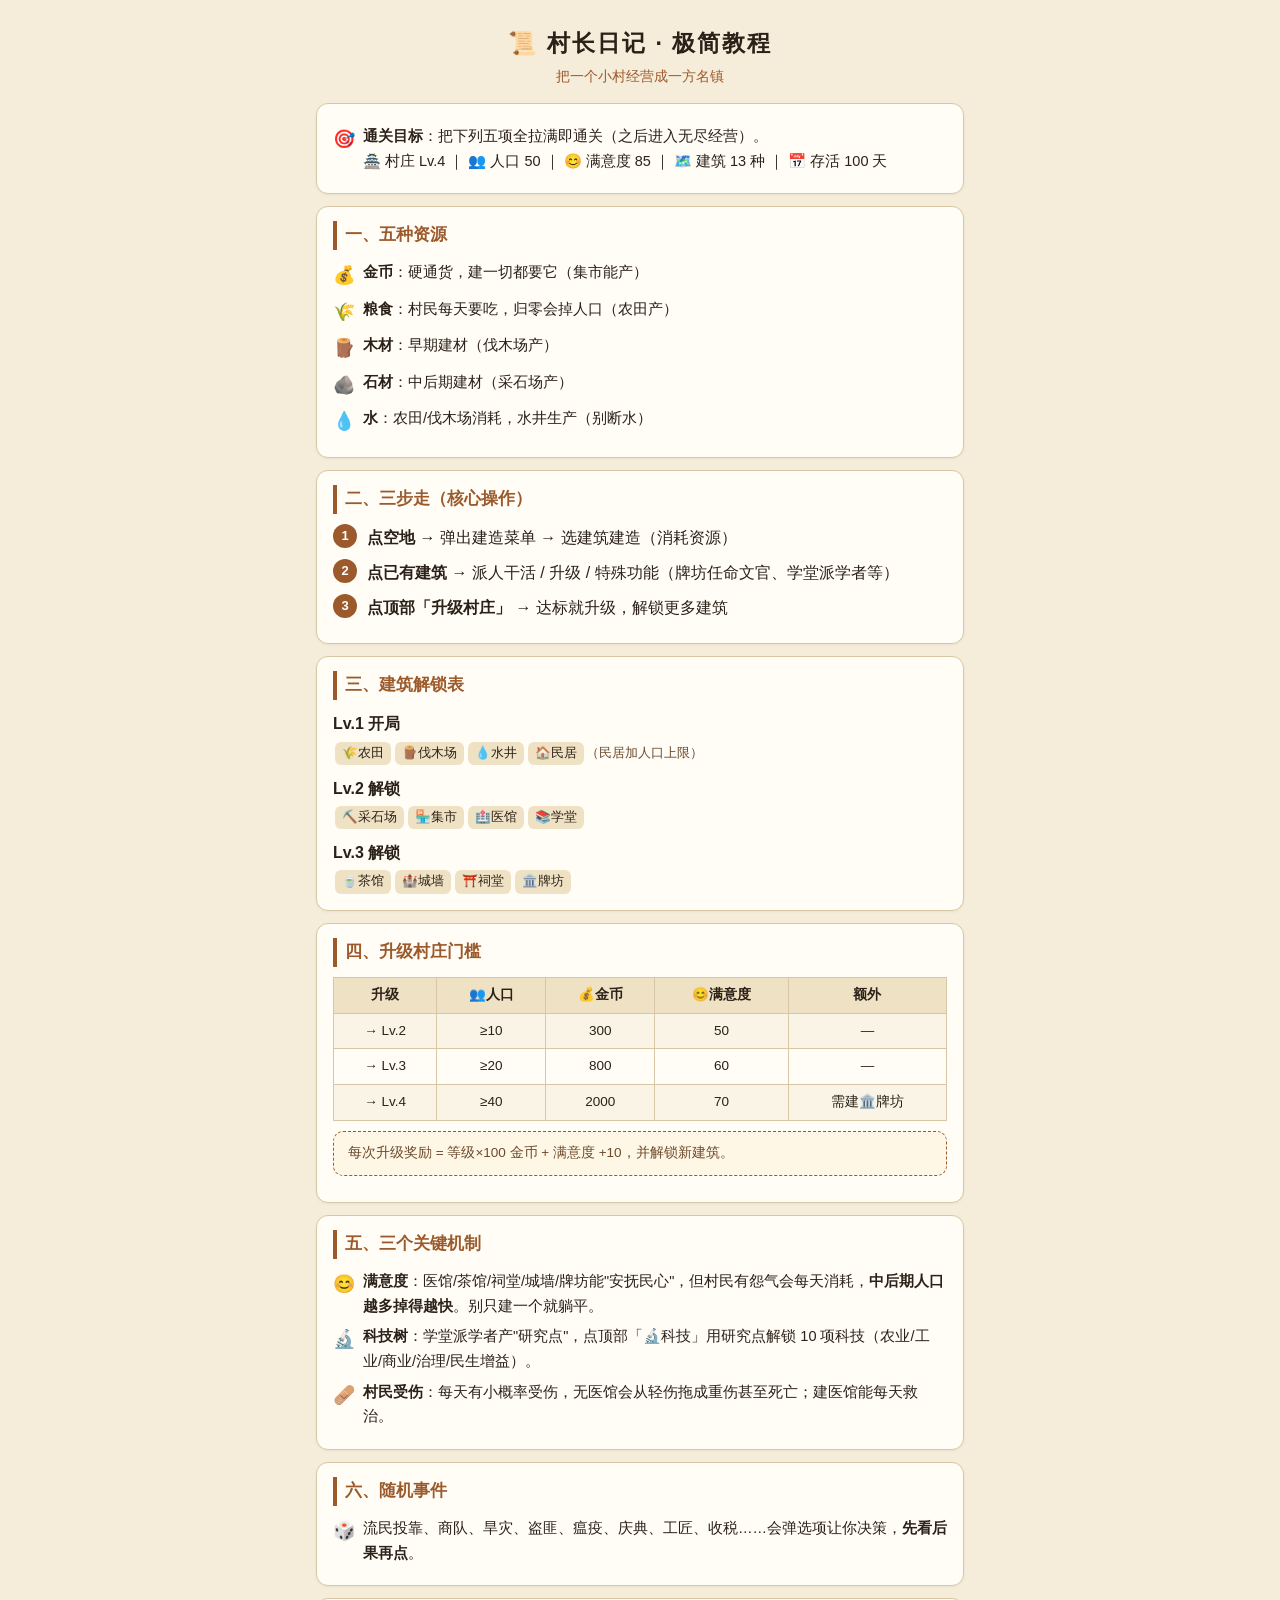
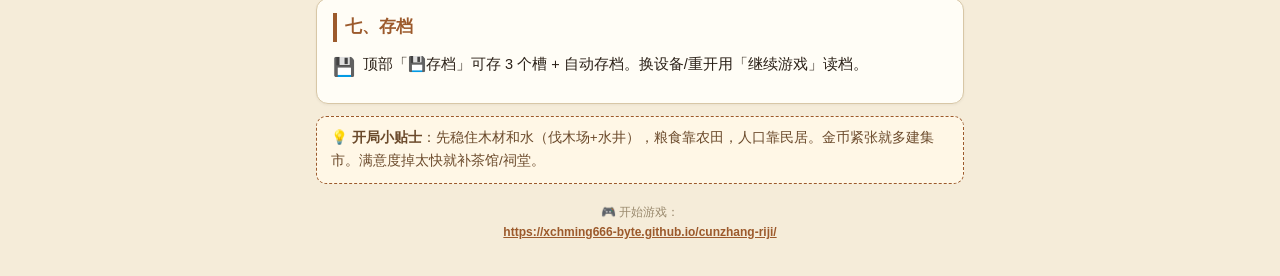
==== guide.html @ 504164ae "docs: 新增极简教程页 guide.html（可在游戏站 /guide.html 访问）" ====
<!DOCTYPE html>
<html lang="zh-CN">
<head>
<meta charset="UTF-8">
<meta name="viewport" content="width=device-width, initial-scale=1.0, maximum-scale=1.0, user-scalable=no">
<title>村长日记 · 极简教程</title>
<style>
  :root{ --ink:#2b2118; --paper:#f5ecd9; --line:#d8c7a6; --accent:#9c5a2c; --green:#3a7d44; --red:#c0392b; }
  *{box-sizing:border-box;margin:0;padding:0}
  body{font-family:-apple-system,"PingFang SC","Microsoft YaHei",sans-serif;background:var(--paper);color:var(--ink);line-height:1.7;padding:16px;max-width:680px;margin:0 auto;}
  h1{font-size:23px;text-align:center;margin:8px 0 2px;letter-spacing:2px}
  .sub{text-align:center;color:var(--accent);font-size:14px;margin-bottom:14px}
  .card{background:#fffdf6;border:1px solid var(--line);border-radius:12px;padding:14px 16px;margin:12px 0;box-shadow:0 1px 3px rgba(0,0,0,.05)}
  h2{font-size:17px;color:var(--accent);border-left:4px solid var(--accent);padding-left:8px;margin-bottom:10px}
  .row{display:flex;align-items:flex-start;gap:8px;margin:6px 0;font-size:14.5px}
  .ic{font-size:18px;min-width:22px;text-align:center}
  table{width:100%;border-collapse:collapse;font-size:13.5px;margin-top:4px}
  th,td{border:1px solid var(--line);padding:6px 8px;text-align:center}
  th{background:#efe2c4;font-weight:600}
  tr:nth-child(even) td{background:#faf4e6}
  .step{display:flex;gap:10px;align-items:flex-start;margin:8px 0}
  .num{flex:none;width:24px;height:24px;border-radius:50%;background:var(--accent);color:#fff;display:flex;align-items:center;justify-content:center;font-weight:bold;font-size:13px}
  .tip{background:#fff7e6;border:1px dashed var(--accent);border-radius:10px;padding:10px 14px;font-size:13.5px;color:#6b4a2b;margin:12px 0}
  .tag{display:inline-block;background:#efe2c4;border-radius:6px;padding:1px 7px;font-size:12.5px;margin:2px 2px}
  a.link{color:var(--accent);font-weight:bold;word-break:break-all}
  .foot{text-align:center;font-size:12px;color:#9b8b6f;margin:18px 0}
</style>
</head>
<body>

<h1>📜 村长日记 · 极简教程</h1>
<div class="sub">把一个小村经营成一方名镇</div>

<div class="card">
  <div class="row"><span class="ic">🎯</span><div><b>通关目标</b>：把下列五项全拉满即通关（之后进入无尽经营）。<br>
  🏯 村庄 Lv.4 ｜ 👥 人口 50 ｜ 😊 满意度 85 ｜ 🗺️ 建筑 13 种 ｜ 📅 存活 100 天</div></div>
</div>

<div class="card">
  <h2>一、五种资源</h2>
  <div class="row"><span class="ic">💰</span><div><b>金币</b>：硬通货，建一切都要它（集市能产）</div></div>
  <div class="row"><span class="ic">🌾</span><div><b>粮食</b>：村民每天要吃，归零会掉人口（农田产）</div></div>
  <div class="row"><span class="ic">🪵</span><div><b>木材</b>：早期建材（伐木场产）</div></div>
  <div class="row"><span class="ic">🪨</span><div><b>石材</b>：中后期建材（采石场产）</div></div>
  <div class="row"><span class="ic">💧</span><div><b>水</b>：农田/伐木场消耗，水井生产（别断水）</div></div>
</div>

<div class="card">
  <h2>二、三步走（核心操作）</h2>
  <div class="step"><div class="num">1</div><div><b>点空地</b> → 弹出建造菜单 → 选建筑建造（消耗资源）</div></div>
  <div class="step"><div class="num">2</div><div><b>点已有建筑</b> → 派人干活 / 升级 / 特殊功能（牌坊任命文官、学堂派学者等）</div></div>
  <div class="step"><div class="num">3</div><div><b>点顶部「升级村庄」</b> → 达标就升级，解锁更多建筑</div></div>
</div>

<div class="card">
  <h2>三、建筑解锁表</h2>
  <div style="margin-bottom:8px"><b>Lv.1 开局</b><br>
    <span class="tag">🌾农田</span><span class="tag">🪵伐木场</span><span class="tag">💧水井</span><span class="tag">🏠民居</span><span style="font-size:12.5px;color:#6b4a2b">（民居加人口上限）</span></div>
  <div style="margin-bottom:8px"><b>Lv.2 解锁</b><br>
    <span class="tag">⛏️采石场</span><span class="tag">🏪集市</span><span class="tag">🏥医馆</span><span class="tag">📚学堂</span></div>
  <div><b>Lv.3 解锁</b><br>
    <span class="tag">🍵茶馆</span><span class="tag">🏰城墙</span><span class="tag">⛩️祠堂</span><span class="tag">🏛️牌坊</span></div>
</div>

<div class="card">
  <h2>四、升级村庄门槛</h2>
  <table>
    <tr><th>升级</th><th>👥人口</th><th>💰金币</th><th>😊满意度</th><th>额外</th></tr>
    <tr><td>→ Lv.2</td><td>≥10</td><td>300</td><td>50</td><td>—</td></tr>
    <tr><td>→ Lv.3</td><td>≥20</td><td>800</td><td>60</td><td>—</td></tr>
    <tr><td>→ Lv.4</td><td>≥40</td><td>2000</td><td>70</td><td>需建🏛️牌坊</td></tr>
  </table>
  <div class="tip" style="margin-top:10px">每次升级奖励 = 等级×100 金币 + 满意度 +10，并解锁新建筑。</div>
</div>

<div class="card">
  <h2>五、三个关键机制</h2>
  <div class="row"><span class="ic">😊</span><div><b>满意度</b>：医馆/茶馆/祠堂/城墙/牌坊能"安抚民心"，但村民有怨气会每天消耗，<b>中后期人口越多掉得越快</b>。别只建一个就躺平。</div></div>
  <div class="row"><span class="ic">🔬</span><div><b>科技树</b>：学堂派学者产"研究点"，点顶部「🔬科技」用研究点解锁 10 项科技（农业/工业/商业/治理/民生增益）。</div></div>
  <div class="row"><span class="ic">🩹</span><div><b>村民受伤</b>：每天有小概率受伤，无医馆会从轻伤拖成重伤甚至死亡；建医馆能每天救治。</div></div>
</div>

<div class="card">
  <h2>六、随机事件</h2>
  <div class="row"><span class="ic">🎲</span><div>流民投靠、商队、旱灾、盗匪、瘟疫、庆典、工匠、收税……会弹选项让你决策，<b>先看后果再点</b>。</div></div>
</div>

<div class="card">
  <h2>七、存档</h2>
  <div class="row"><span class="ic">💾</span><div>顶部「💾存档」可存 3 个槽 + 自动存档。换设备/重开用「继续游戏」读档。</div></div>
</div>

<div class="tip">
  💡 <b>开局小贴士</b>：先稳住木材和水（伐木场+水井），粮食靠农田，人口靠民居。金币紧张就多建集市。满意度掉太快就补茶馆/祠堂。
</div>

<div class="foot">
  🎮 开始游戏：<br>
  <a class="link" href="https://xchming666-byte.github.io/cunzhang-riji/">https://xchming666-byte.github.io/cunzhang-riji/</a>
</div>

</body>
</html>
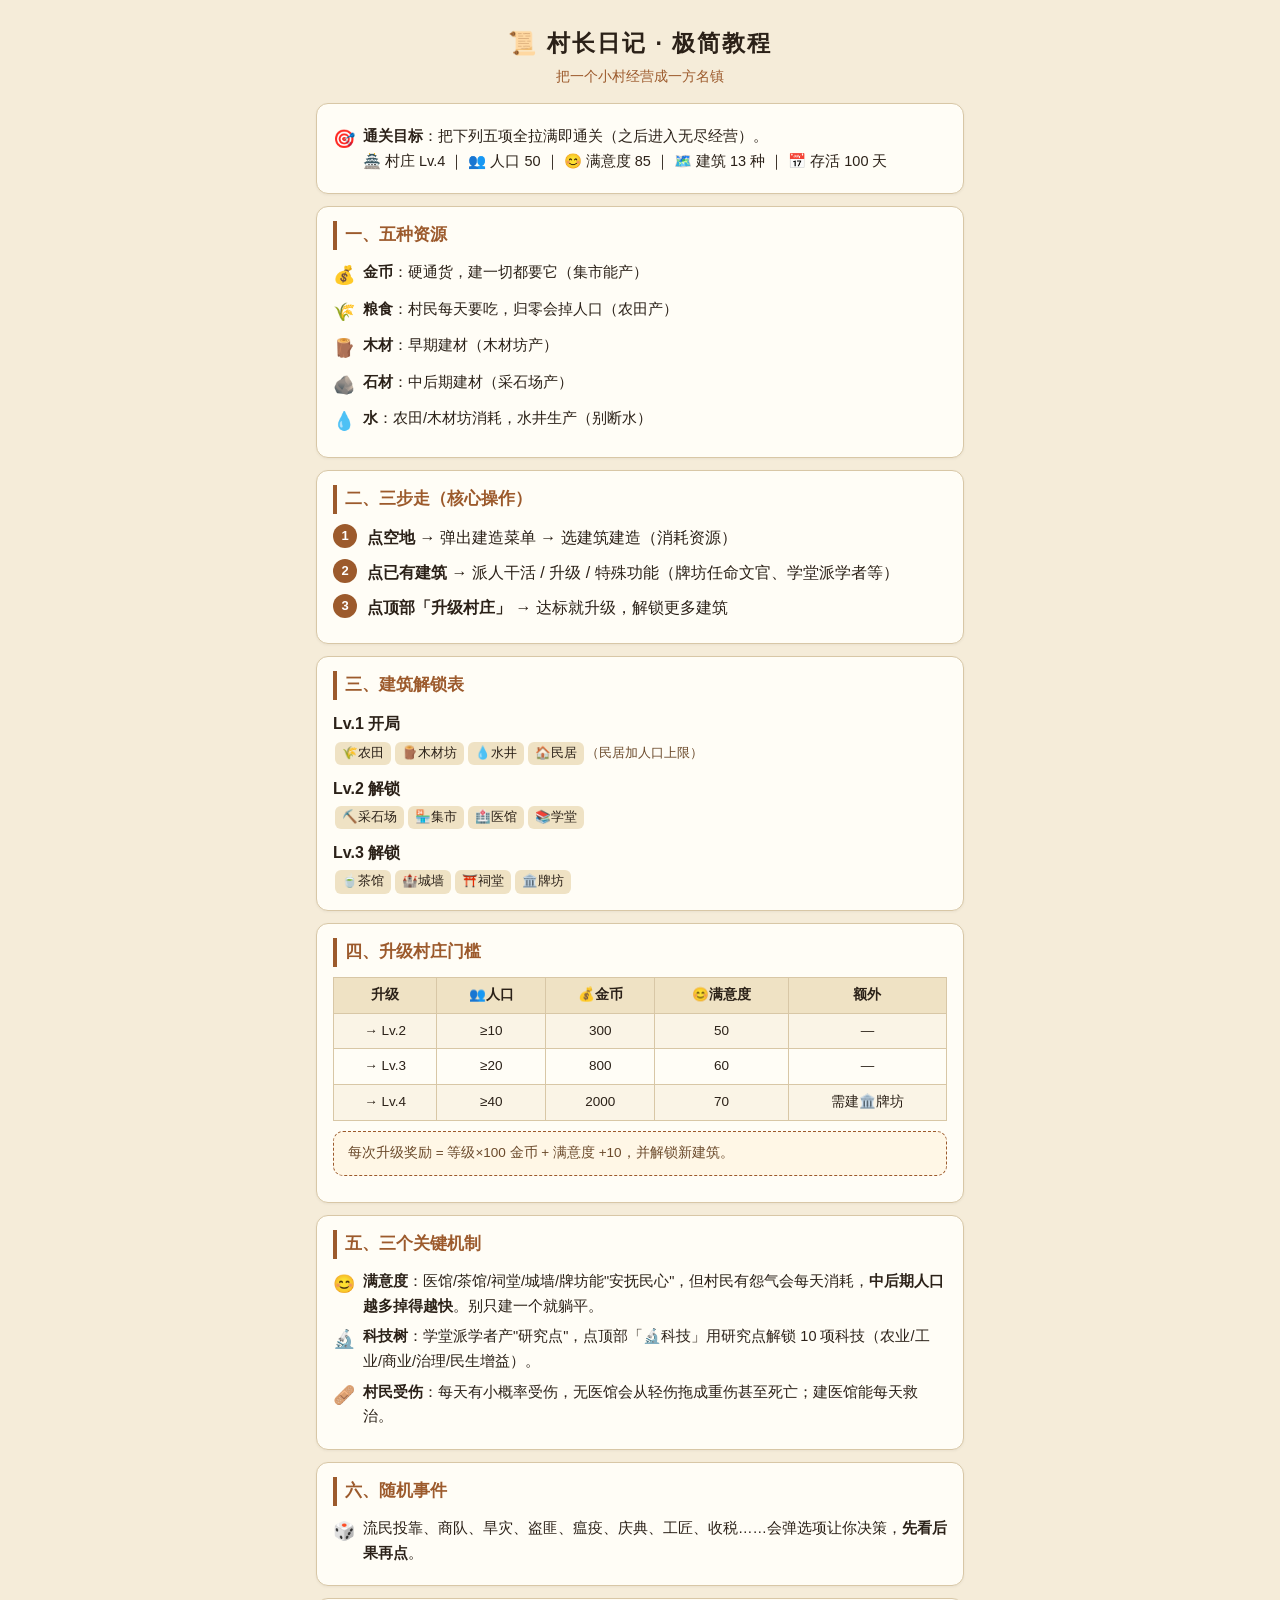
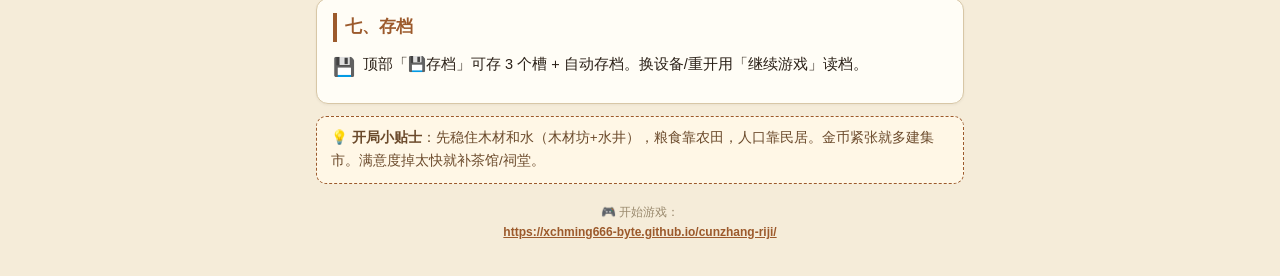
==== commit ae862c4f: "村长日记 v19: 建筑升级差异化 + 科技树关闭X + 伐木场改名木材坊" ====
--- a/guide.html
+++ b/guide.html
@@ -40,9 +40,9 @@
   <h2>一、五种资源</h2>
   <div class="row"><span class="ic">💰</span><div><b>金币</b>：硬通货，建一切都要它（集市能产）</div></div>
   <div class="row"><span class="ic">🌾</span><div><b>粮食</b>：村民每天要吃，归零会掉人口（农田产）</div></div>
-  <div class="row"><span class="ic">🪵</span><div><b>木材</b>：早期建材（伐木场产）</div></div>
+  <div class="row"><span class="ic">🪵</span><div><b>木材</b>：早期建材（木材坊产）</div></div>
   <div class="row"><span class="ic">🪨</span><div><b>石材</b>：中后期建材（采石场产）</div></div>
-  <div class="row"><span class="ic">💧</span><div><b>水</b>：农田/伐木场消耗，水井生产（别断水）</div></div>
+  <div class="row"><span class="ic">💧</span><div><b>水</b>：农田/木材坊消耗，水井生产（别断水）</div></div>
 </div>
 
 <div class="card">
@@ -55,7 +55,7 @@
 <div class="card">
   <h2>三、建筑解锁表</h2>
   <div style="margin-bottom:8px"><b>Lv.1 开局</b><br>
-    <span class="tag">🌾农田</span><span class="tag">🪵伐木场</span><span class="tag">💧水井</span><span class="tag">🏠民居</span><span style="font-size:12.5px;color:#6b4a2b">（民居加人口上限）</span></div>
+    <span class="tag">🌾农田</span><span class="tag">🪵木材坊</span><span class="tag">💧水井</span><span class="tag">🏠民居</span><span style="font-size:12.5px;color:#6b4a2b">（民居加人口上限）</span></div>
   <div style="margin-bottom:8px"><b>Lv.2 解锁</b><br>
     <span class="tag">⛏️采石场</span><span class="tag">🏪集市</span><span class="tag">🏥医馆</span><span class="tag">📚学堂</span></div>
   <div><b>Lv.3 解锁</b><br>
@@ -91,7 +91,7 @@
 </div>
 
 <div class="tip">
-  💡 <b>开局小贴士</b>：先稳住木材和水（伐木场+水井），粮食靠农田，人口靠民居。金币紧张就多建集市。满意度掉太快就补茶馆/祠堂。
+  💡 <b>开局小贴士</b>：先稳住木材和水（木材坊+水井），粮食靠农田，人口靠民居。金币紧张就多建集市。满意度掉太快就补茶馆/祠堂。
 </div>
 
 <div class="foot">
